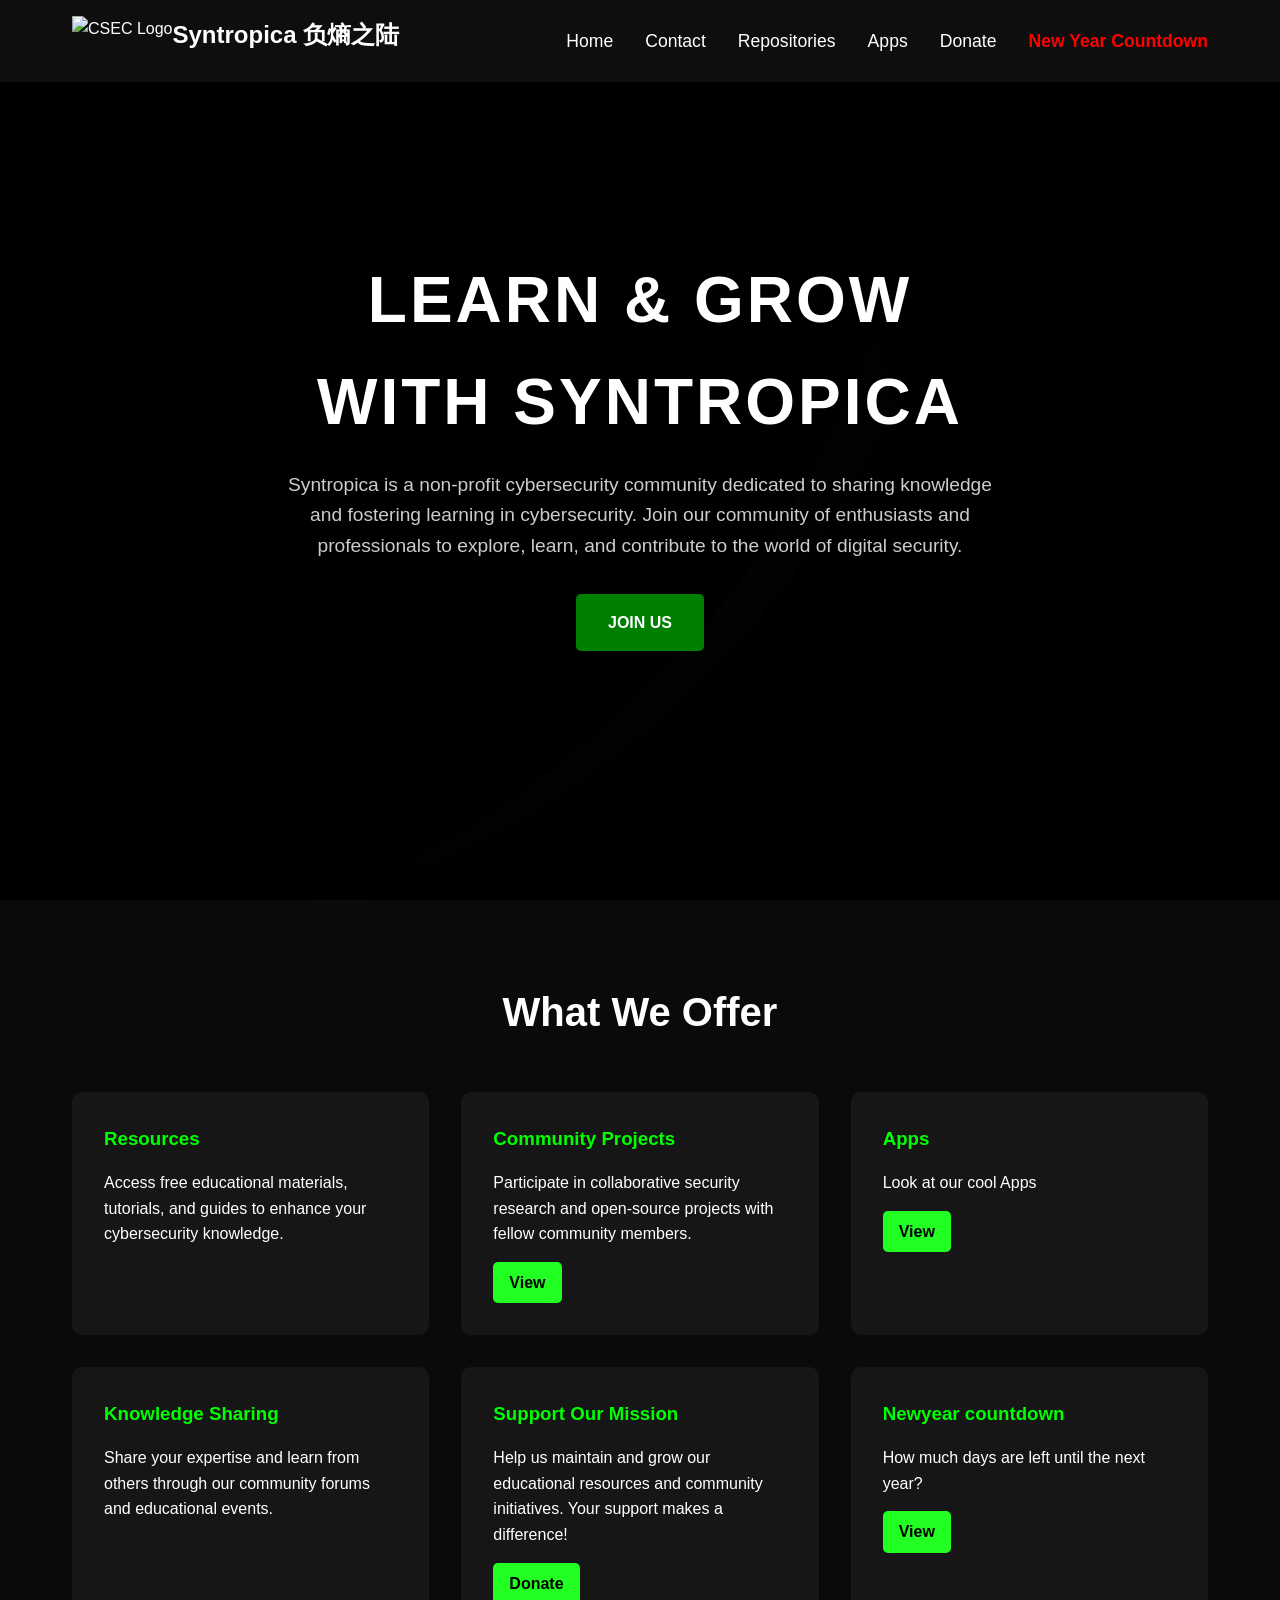
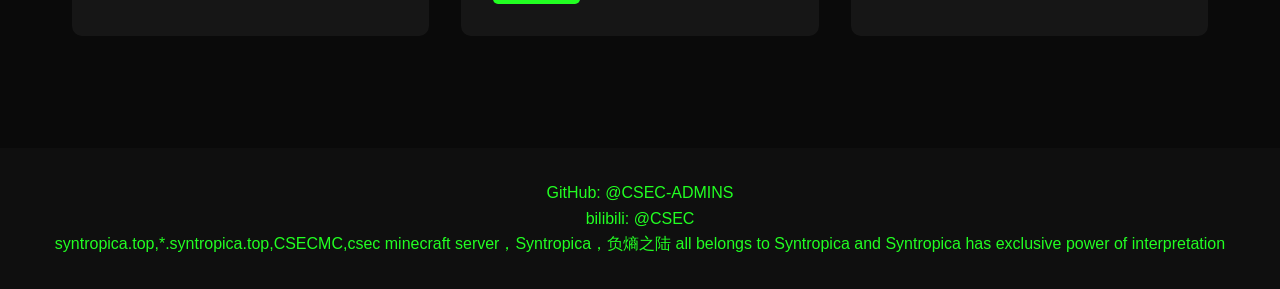
==== index.html @ 06814656 "Update index.html" ====
<!DOCTYPE html>
<html lang="en">
<head>
    <meta charset="UTF-8">
    <meta name="viewport" content="width=device-width, initial-scale=1.0">
    <meta name="google-adsense-account" content="ca-pub-3741730147797737">
    <title>Syntropica - Cybersecurity Excellence</title>
    <link rel="icon" href="https://assets.r2.syntropica.top/logo/white.blank.svg" type="image/png">
    <style>
        * {
            margin: 0;
            padding: 0;
            box-sizing: border-box;
            font-family: 'Arial', sans-serif;
        }

        body {
            background-color: #0a0a0a;
            color: #ffffff;
            line-height: 1.6;
        }

        .navbar {
            position: fixed;
            top: 0;
            width: 100%;
            background-color: rgba(15, 15, 15, 0.95);
            padding: 1rem 0;
            z-index: 1000;
            backdrop-filter: blur(10px);
        }

        .nav-content {
            max-width: 1200px;
            margin: 0 auto;
            display: flex;
            justify-content: space-between;
            align-items: center;
            padding: 0 2rem;
        }

        .logo {
            height: 50px;
            width: auto;
        }

        .nav-links {
            display: flex;
            gap: 2rem;

        }

        .nav-links a {
            color: #ffffff;
            text-decoration: none;
            font-size: 1.1rem;
            transition: color 0.3s ease;
        }

        .nav-links a:hover {
            color: #00ff00;
        }

        .donate-button {
            background: #2F2;
            color: #000;
            padding: 8px 16px;
            border-radius: 5px;
            text-decoration: none;
            font-weight: bold;
            transition: all 0.3s ease;
        }

        .donate-button:hover {
            background: #1D1;
            transform: translateY(-2px);
        }

        .hero {
            height: 100vh;
            display: flex;
            align-items: center;
            justify-content: center;
            background: linear-gradient(rgba(0,0,0,0.7), rgba(0,0,0,0.7)),
                        url('data:image/svg+xml,<svg xmlns="http://www.w3.org/2000/svg" viewBox="0 0 2000 1500"><rect fill="%23000" width="2000" height="1500"/><defs><radialGradient id="a" gradientUnits="objectBoundingBox"><stop offset="0" stop-color="%23101010"/><stop offset="1" stop-color="%23000"/></radialGradient><linearGradient id="b" gradientUnits="userSpaceOnUse" x1="0" y1="750" x2="1550" y2="750"><stop offset="0" stop-color="%23080808"/><stop offset="1" stop-color="%23000"/></linearGradient></defs><path fill="url(%23a)" d="M1549.2 51.6c-5.4 99.1-20.2 197.6-44.2 293.6c-24.1 96-57.4 189.4-99.3 278.6c-41.9 89.2-92.4 174.1-150.3 253.3c-58 79.2-123.4 152.6-195.1 219c-71.7 66.4-149.6 125.8-232.2 177.2c-82.7 51.4-170.1 94.7-260.7 129.1c-90.6 34.4-184.4 60-279.5 76.3C192.6 1495 96.1 1502 0 1500c96.1-2.1 191.8-13.3 285.4-33.6c93.6-20.2 185-49.5 272.5-87.2c87.6-37.7 171.3-83.8 249.6-137.3c78.4-53.5 151.5-114.5 217.9-181.7c66.5-67.2 126.4-140.7 178.6-218.9c52.3-78.3 96.9-161.4 133-247.9c36.1-86.5 63.8-176.2 82.6-267.6c18.8-91.4 28.6-184.4 29.6-277.4c0.3-27.6 23.2-48.7 50.8-48.4s49.5 21.8 49.2 49.5c0 0.7 0 1.3-0.1 2L1549.2 51.6z"/><g id="g"><use href="%23s" transform="scale(0.12) rotate(60)"/><use href="%23s" transform="scale(0.2) rotate(10)"/><use href="%23s" transform="scale(0.25) rotate(40)"/><use href="%23s" transform="scale(0.3) rotate(-20)"/><use href="%23s" transform="scale(0.4) rotate(-30)"/><use href="%23s" transform="scale(0.5) rotate(20)"/><use href="%23s" transform="scale(0.6) rotate(60)"/><use href="%23s" transform="scale(0.7) rotate(10)"/><use href="%23s" transform="scale(0.835) rotate(-40)"/><use href="%23s" transform="scale(0.9) rotate(40)"/><use href="%23s" transform="scale(1.05) rotate(25)"/><use href="%23s" transform="scale(1.2) rotate(8)"/><use href="%23s" transform="scale(1.333) rotate(-60)"/><use href="%23s" transform="scale(1.45) rotate(-30)"/><use href="%23s" transform="scale(1.6) rotate(10)"/></g></svg>');
            background-size: cover;
            position: relative;
            overflow: hidden;
        }

        .hero-content {
            text-align: center;
            max-width: 800px;
            padding: 0 2rem;
            z-index: 1;
        }

        .hero h1 {
            font-size: 4rem;
            margin-bottom: 1rem;
            text-transform: uppercase;
            letter-spacing: 3px;
        }

        .hero p {
            font-size: 1.2rem;
            margin-bottom: 2rem;
            color: #cccccc;
        }

        .cta-button {
            display: inline-block;
            padding: 1rem 2rem;
            background: #008000;
            color: #ffffff;
            text-decoration: none;
            border-radius: 5px;
            font-weight: bold;
            text-transform: uppercase;
            transition: transform 0.3s ease;
        }

        .cta-button:hover {
            transform: translateY(-3px);
        }

        .services {
            padding: 5rem 2rem;
            max-width: 1200px;
            margin: 0 auto;
        }

        .services h2 {
            text-align: center;
            font-size: 2.5rem;
            margin-bottom: 3rem;
        }

        .services-grid {
            display: grid;
            grid-template-columns: repeat(auto-fit, minmax(300px, 1fr));
            gap: 2rem;
        }

        .service-card {
            background: rgba(255, 255, 255, 0.05);
            padding: 2rem;
            border-radius: 10px;
            transition: transform 0.3s ease;
        }

        .service-card:hover {
            transform: translateY(-10px);
        }

        .service-card h3 {
            color: #00ff00;
            margin-bottom: 1rem;
        }

        @media (max-width: 768px) {
            .nav-links {
                display: none;
            }

            .hero h1 {
                font-size: 2.5rem;
            }
        }

        .matrix-bg {
            z-index: 0;
            position: absolute;
            top: 0;
            left: 0;
            width: 100%;
            height: 100%;
            opacity: 0.1;
        }
        #logocont {
            display: flex;
        }

        .footer {
            background-color: rgba(15, 15, 15, 0.95);
            padding: 2rem 0;
            text-align: center;
            margin-top: 2rem;
        }

        .footer a {
            color: #2F2;
            text-decoration: none;
            transition: color 0.3s ease;
        }

        .footer a:hover {
            color: #1D1;
        }

        .social-links {
            display: block;
            justify-content: center;
            align-items: center;
            gap: 1rem;
        }
    </style>
</head>
<body>
    <nav class="navbar">
        <div class="nav-content">
            <div id="logocont">
            <img href="https://syntropica.top/" src="https://assets.r2.syntropica.top/logo/white.blank.svg" alt="CSEC Logo" class="logo">
            <h1>Syntropica 负熵之陆</h1>
            </div>
            <div class="nav-links">
                <a href="https://syntropica.top/">Home</a>
                <a href="mailto:admin@syntropica.top">Contact</a>
                <!-- <a href="status">Status</a> -->
                <a href="https://github.com/orgs/C-S-E-C/repositories">Repositories</a>
                <a href="https://syntropica.top/apps.html">Apps</a>
                <a href="https://ifdian.net/a/__CSEC__">Donate</a>
                <a STYLE="color: #f00;font-weight:900;" href="newyearcountdown">New Year Countdown</a>
            </div>
        </div>
    </nav>

    <section class="hero" id="home">
        <canvas class="matrix-bg" id="matrix"></canvas>
        <div class="hero-content">
            <h1>Learn & Grow with Syntropica</h1>
            <p>Syntropica is a non-profit cybersecurity community dedicated to sharing knowledge and fostering learning in cybersecurity. Join our community of enthusiasts and professionals to explore, learn, and contribute to the world of digital security.</p>
            <a class="cta-button" onclick="open('joinus')">Join Us</a>
        </div>
    </section>

    <section class="services" id="services">
        <h2>What We Offer</h2>
        <div class="services-grid">
            <div class="service-card">
                <h3>Resources</h3>
                <p>Access free educational materials, tutorials, and guides to enhance your cybersecurity knowledge.</p>
            </div>
            <div class="service-card">
                <h3>Community Projects</h3>
                <p>Participate in collaborative security research and open-source projects with fellow community members.</p>
                <a href="https://github.com/orgs/C-S-E-C/repositories" class="donate-button" style="display: inline-block; margin-top: 15px;">View</a>
            </div>
            <div class="service-card">
                <h3>Apps</h3>
                <p>Look at our cool Apps</p>
                <a href="apps.html" class="donate-button" style="display: inline-block; margin-top: 15px;">View</a>
            </div>
            <div class="service-card">
                <h3>Knowledge Sharing</h3>
                <p>Share your expertise and learn from others through our community forums and educational events.</p>
            </div>
            <div class="service-card" style="display: none;">
                <h3>Upload Files To our server</h3>
                <p>Help us to code or give Ideas to us!</p>
                <a href="upload" class="donate-button" style="display: inline-block; margin-top: 15px;">Upload!</a>
            </div>
            <div class="service-card">
                <h3>Support Our Mission</h3>
                <p>Help us maintain and grow our educational resources and community initiatives. Your support makes a difference!</p>
                <a href="https://ifdian.net/a/__CSEC__" class="donate-button" style="display: inline-block; margin-top: 15px;">Donate</a>
            </div>
            <!-- <div class="service-card">
                <h3>Services status</h3>
                <p>Error while using our products?Dont panic!Mabe its our problem!</p>
                <a href="status" class="donate-button" style="display: inline-block; margin-top: 15px;">Status</a>
            </div> -->
            <div class="service-card">
                <h3>Newyear countdown</h3>
                <p>How much days are left until the next year?</p>
                <a href="newyearcountdown" class="donate-button" style="display: inline-block; margin-top: 15px;">View</a>
            </div>
        </div>
        <div id="matrix"></div>
    </section>

    <footer class="footer">
        <div class="social-links">
            <a href="https://github.com/CSEC-ADMINS" target="_blank">GitHub: @CSEC-ADMINS</a>
            <br  />
            <a href="https://space.bilibili.com/3632314816924009" target="_blank">bilibili: @CSEC</a>
            <br  />
            <a>syntropica.top,*.syntropica.top,CSECMC,csec minecraft server，Syntropica，负熵之陆 all belongs to Syntropica and Syntropica has exclusive power of interpretation</a>
        </div>
    </footer>

    <script>
        // Matrix rain effect
        const canvas = document.getElementById('matrix');
        const ctx = canvas.getContext('2d');

        canvas.width = window.innerWidth;
        canvas.height = window.innerHeight;

        const letters = 'ABCDEFGHIJKLMNOPQRSTUVWXYZ123456789@#$%^&*()*&^%';
        const fontSize = 25;
        const columns = canvas.width / fontSize;
        const drops = [];

        for (let i = 0; i < columns; i++) {
            drops[i] = 1;
        }

        function draw() {
            ctx.fillStyle = 'rgba(0,0,0,0.05)';  // Reduced opacity for longer trails
            ctx.fillRect(0, 0, canvas.width, canvas.height);

            ctx.fillStyle = '#2F2'; // Brighter cyan-green color
            ctx.font = fontSize + 'px monospace';

            for (let i = 0; i < drops.length; i++) {
                const text = letters[Math.floor(Math.random() * letters.length)];
                ctx.fillText(text, i * fontSize, drops[i] * fontSize);

                if (drops[i] * fontSize > canvas.height && Math.random() > 0.975) {
                    drops[i] = 0;
                }
                drops[i]++;
            }
        }

        setInterval(draw, 33);

        // Resize handler
        window.addEventListener('resize', () => {
            canvas.width = window.innerWidth;
            canvas.height = window.innerHeight;
        });
    </script>
</body>
</html>
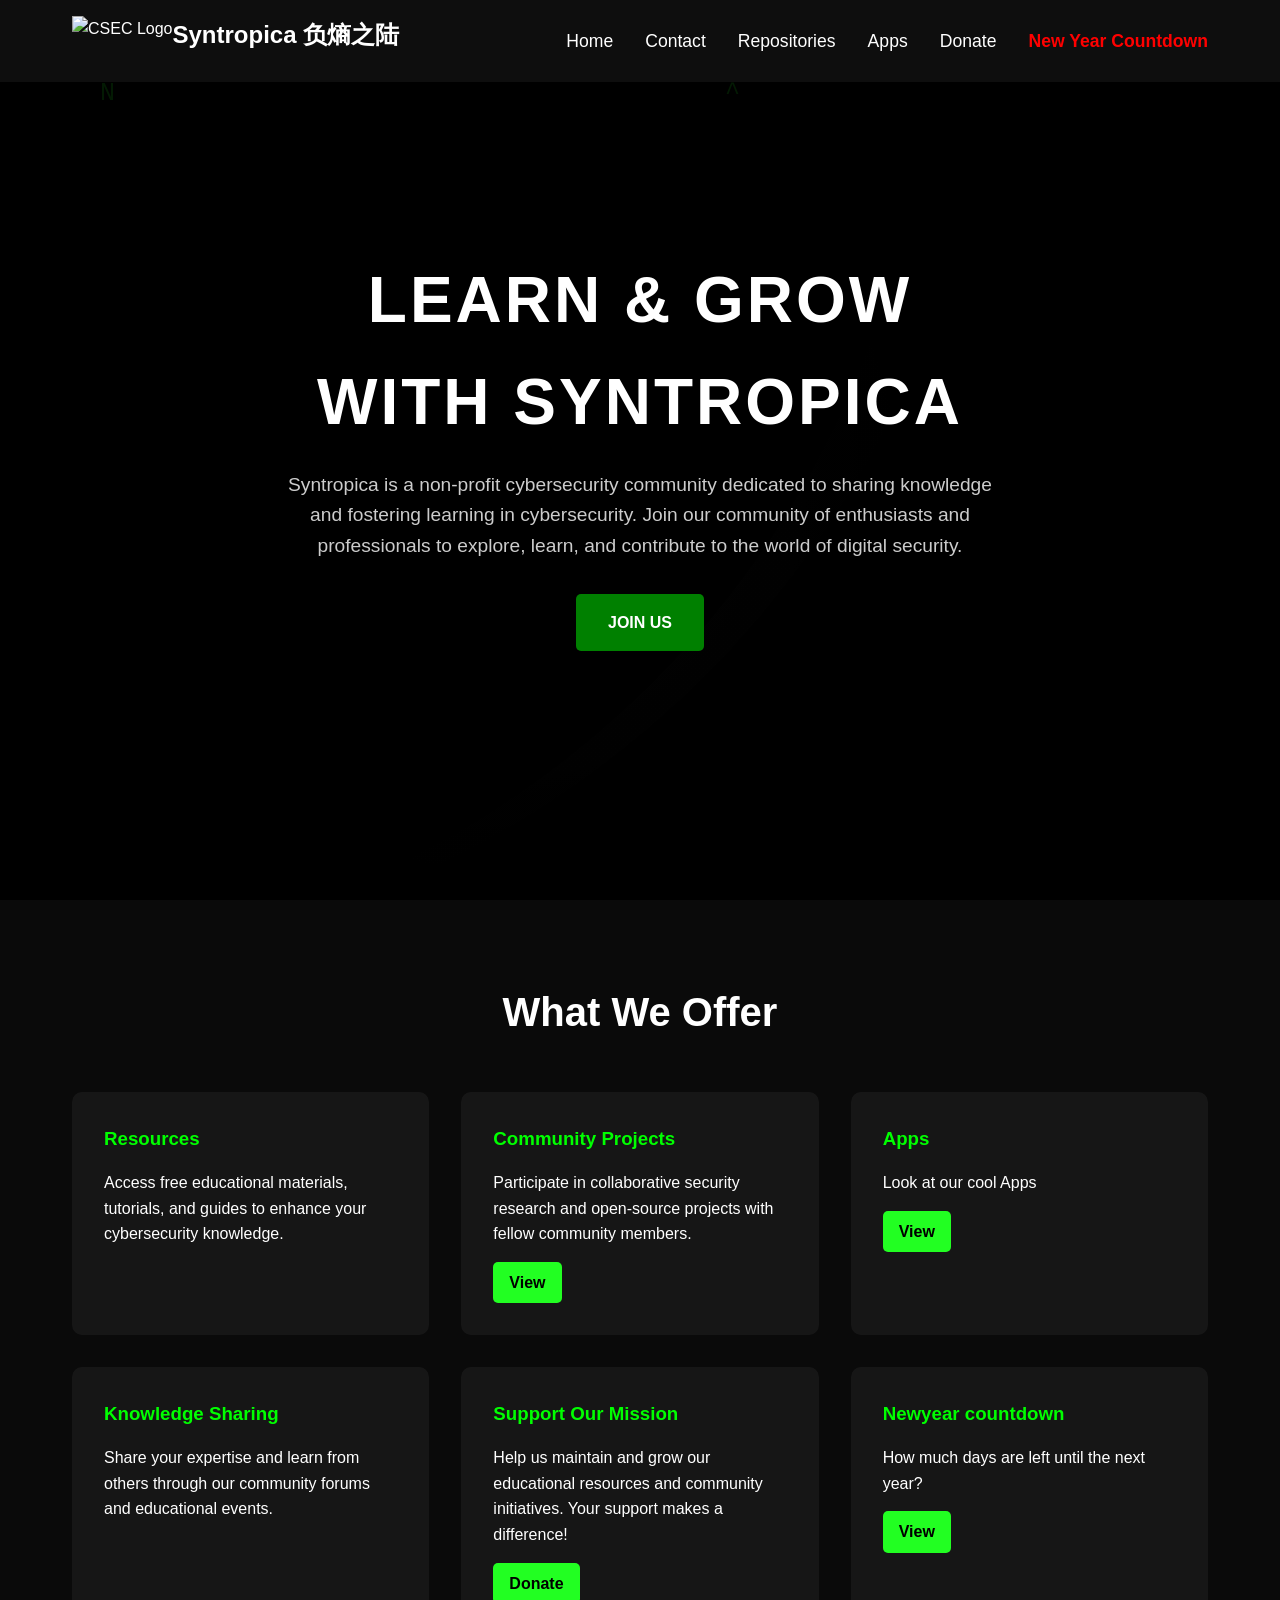
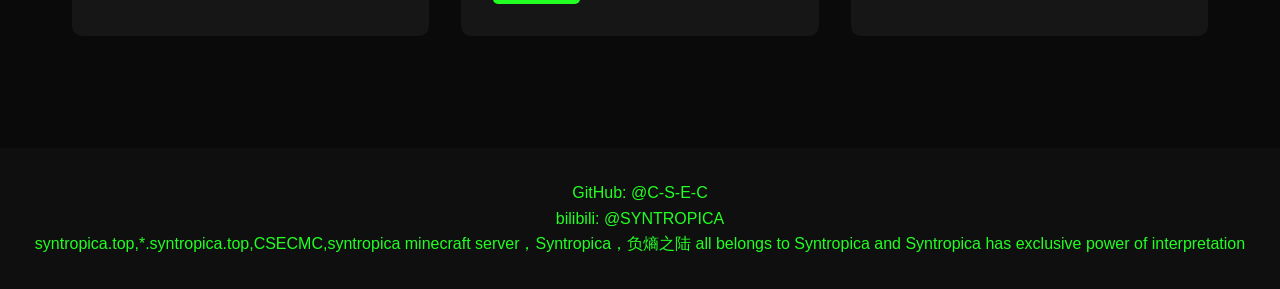
==== commit e0346118: "Update index.html" ====
--- a/index.html
+++ b/index.html
@@ -281,11 +281,11 @@
 
     <footer class="footer">
         <div class="social-links">
-            <a href="https://github.com/CSEC-ADMINS" target="_blank">GitHub: @CSEC-ADMINS</a>
+            <a href="https://github.com/C-S-E-C" target="_blank">GitHub: @C-S-E-C</a>
             <br  />
-            <a href="https://space.bilibili.com/3632314816924009" target="_blank">bilibili: @CSEC</a>
+            <a href="https://space.bilibili.com/3632314816924009" target="_blank">bilibili: @SYNTROPICA</a>
             <br  />
-            <a>syntropica.top,*.syntropica.top,CSECMC,csec minecraft server，Syntropica，负熵之陆 all belongs to Syntropica and Syntropica has exclusive power of interpretation</a>
+            <a>syntropica.top,*.syntropica.top,CSECMC,syntropica minecraft server，Syntropica，负熵之陆 all belongs to Syntropica and Syntropica has exclusive power of interpretation</a>
         </div>
     </footer>
 
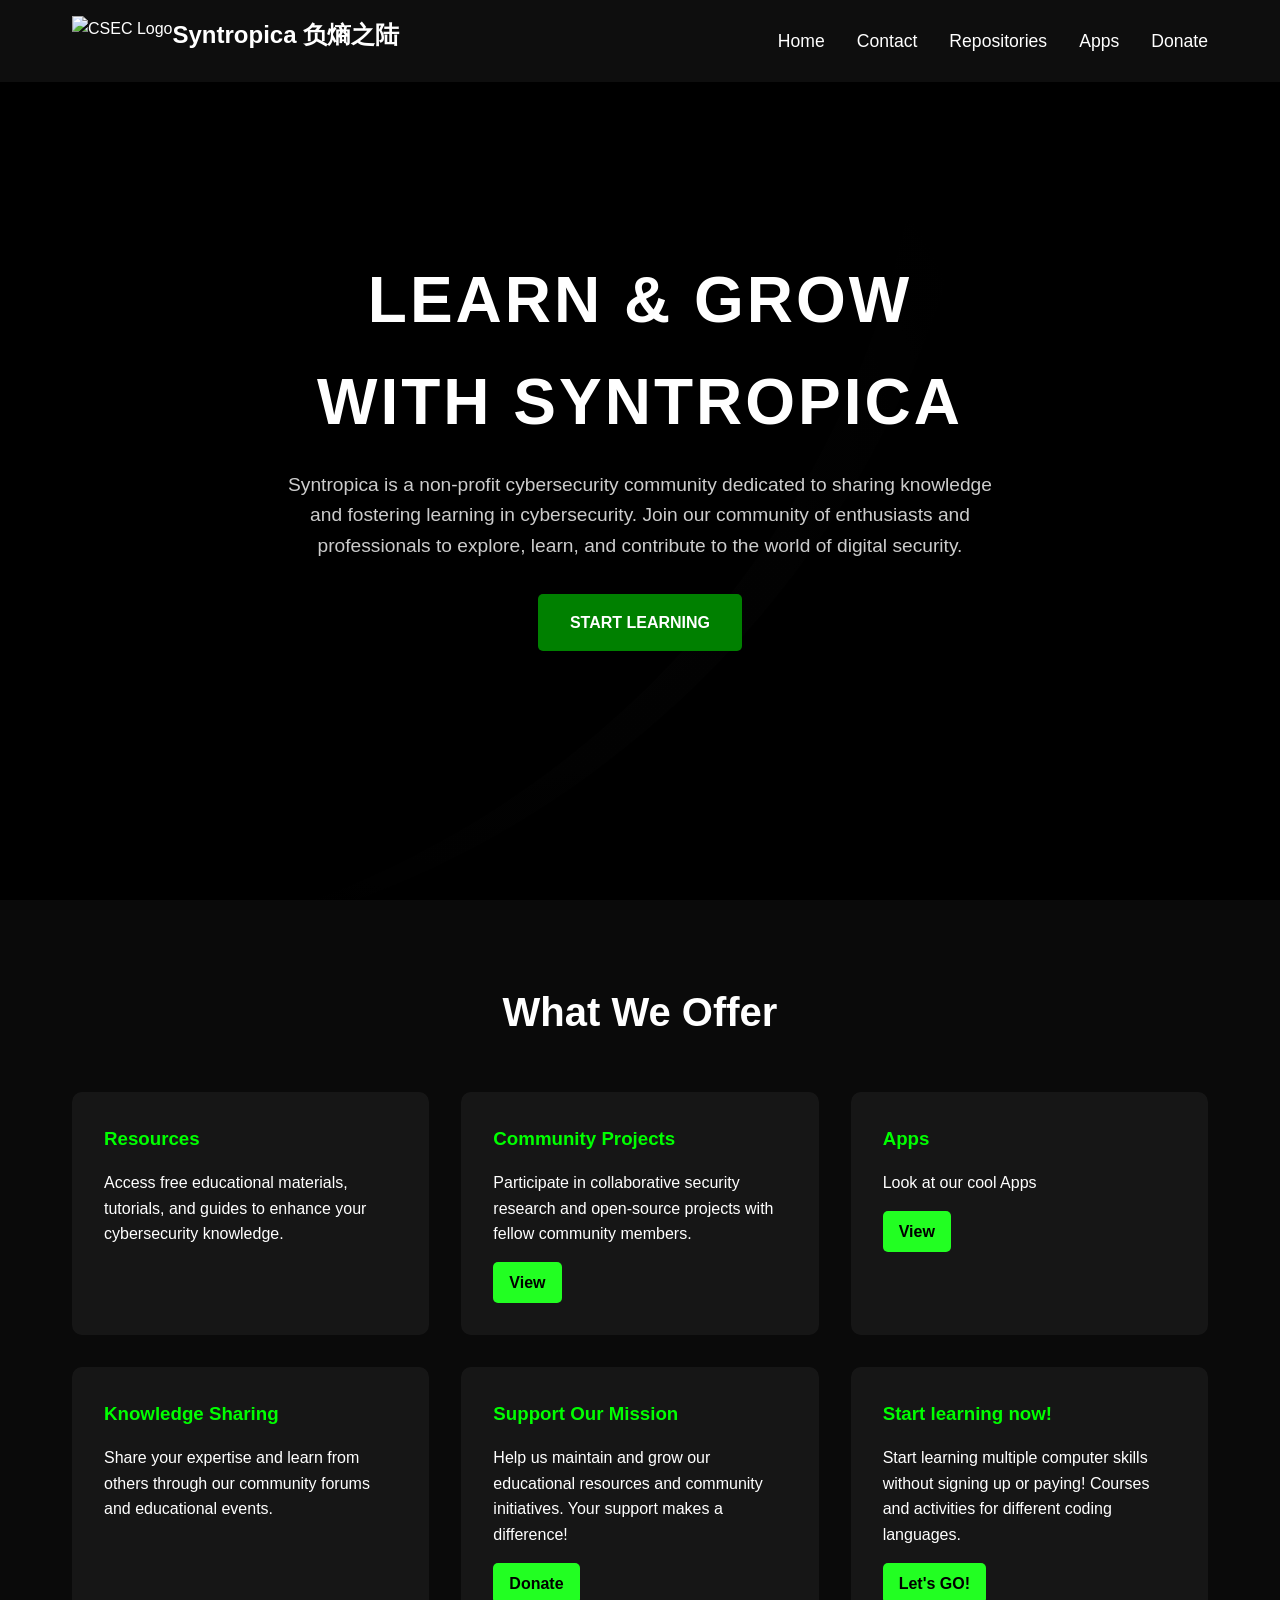
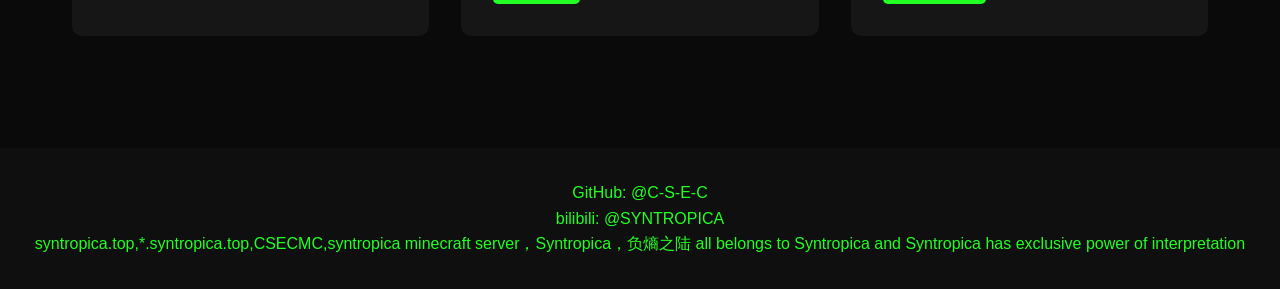
==== commit a2df84db: "Update index.html" ====
--- a/index.html
+++ b/index.html
@@ -204,6 +204,11 @@
             align-items: center;
             gap: 1rem;
         }
+
+        .service-card a {
+            display: inline-block;
+            margin-top: 15px;
+        }
     </style>
 </head>
 <body>
@@ -220,7 +225,6 @@
                 <a href="https://github.com/orgs/C-S-E-C/repositories">Repositories</a>
                 <a href="https://syntropica.top/apps.html">Apps</a>
                 <a href="https://ifdian.net/a/__CSEC__">Donate</a>
-                <a STYLE="color: #f00;font-weight:900;" href="newyearcountdown">New Year Countdown</a>
             </div>
         </div>
     </nav>
@@ -230,7 +234,7 @@
         <div class="hero-content">
             <h1>Learn & Grow with Syntropica</h1>
             <p>Syntropica is a non-profit cybersecurity community dedicated to sharing knowledge and fostering learning in cybersecurity. Join our community of enthusiasts and professionals to explore, learn, and contribute to the world of digital security.</p>
-            <a class="cta-button" onclick="open('joinus')">Join Us</a>
+            <a class="cta-button" href="https://learn.syntropica.top" target="_blank">Start learning</a>
         </div>
     </section>
 
@@ -244,12 +248,12 @@
             <div class="service-card">
                 <h3>Community Projects</h3>
                 <p>Participate in collaborative security research and open-source projects with fellow community members.</p>
-                <a href="https://github.com/orgs/C-S-E-C/repositories" class="donate-button" style="display: inline-block; margin-top: 15px;">View</a>
+                <a href="https://github.com/orgs/C-S-E-C/repositories" class="donate-button">View</a>
             </div>
             <div class="service-card">
                 <h3>Apps</h3>
                 <p>Look at our cool Apps</p>
-                <a href="apps.html" class="donate-button" style="display: inline-block; margin-top: 15px;">View</a>
+                <a href="apps.html" class="donate-button">View</a>
             </div>
             <div class="service-card">
                 <h3>Knowledge Sharing</h3>
@@ -258,23 +262,23 @@
             <div class="service-card" style="display: none;">
                 <h3>Upload Files To our server</h3>
                 <p>Help us to code or give Ideas to us!</p>
-                <a href="upload" class="donate-button" style="display: inline-block; margin-top: 15px;">Upload!</a>
+                <a href="upload" class="donate-button">Upload!</a>
             </div>
             <div class="service-card">
                 <h3>Support Our Mission</h3>
                 <p>Help us maintain and grow our educational resources and community initiatives. Your support makes a difference!</p>
-                <a href="https://ifdian.net/a/__CSEC__" class="donate-button" style="display: inline-block; margin-top: 15px;">Donate</a>
+                <a href="https://ifdian.net/a/__CSEC__" class="donate-button">Donate</a>
+            </div>
+            <div class="service-card">
+                <h3>Start learning now!</h3>
+                <p>Start learning multiple computer skills without signing up or paying! Courses and activities for different coding languages.</p>
+                <a href="https://learn.syntropica.top" class="donate-button">Let's GO!</a>
             </div>
             <!-- <div class="service-card">
                 <h3>Services status</h3>
                 <p>Error while using our products?Dont panic!Mabe its our problem!</p>
-                <a href="status" class="donate-button" style="display: inline-block; margin-top: 15px;">Status</a>
+                <a href="status" class="donate-button">Status</a>
             </div> -->
-            <div class="service-card">
-                <h3>Newyear countdown</h3>
-                <p>How much days are left until the next year?</p>
-                <a href="newyearcountdown" class="donate-button" style="display: inline-block; margin-top: 15px;">View</a>
-            </div>
         </div>
         <div id="matrix"></div>
     </section>
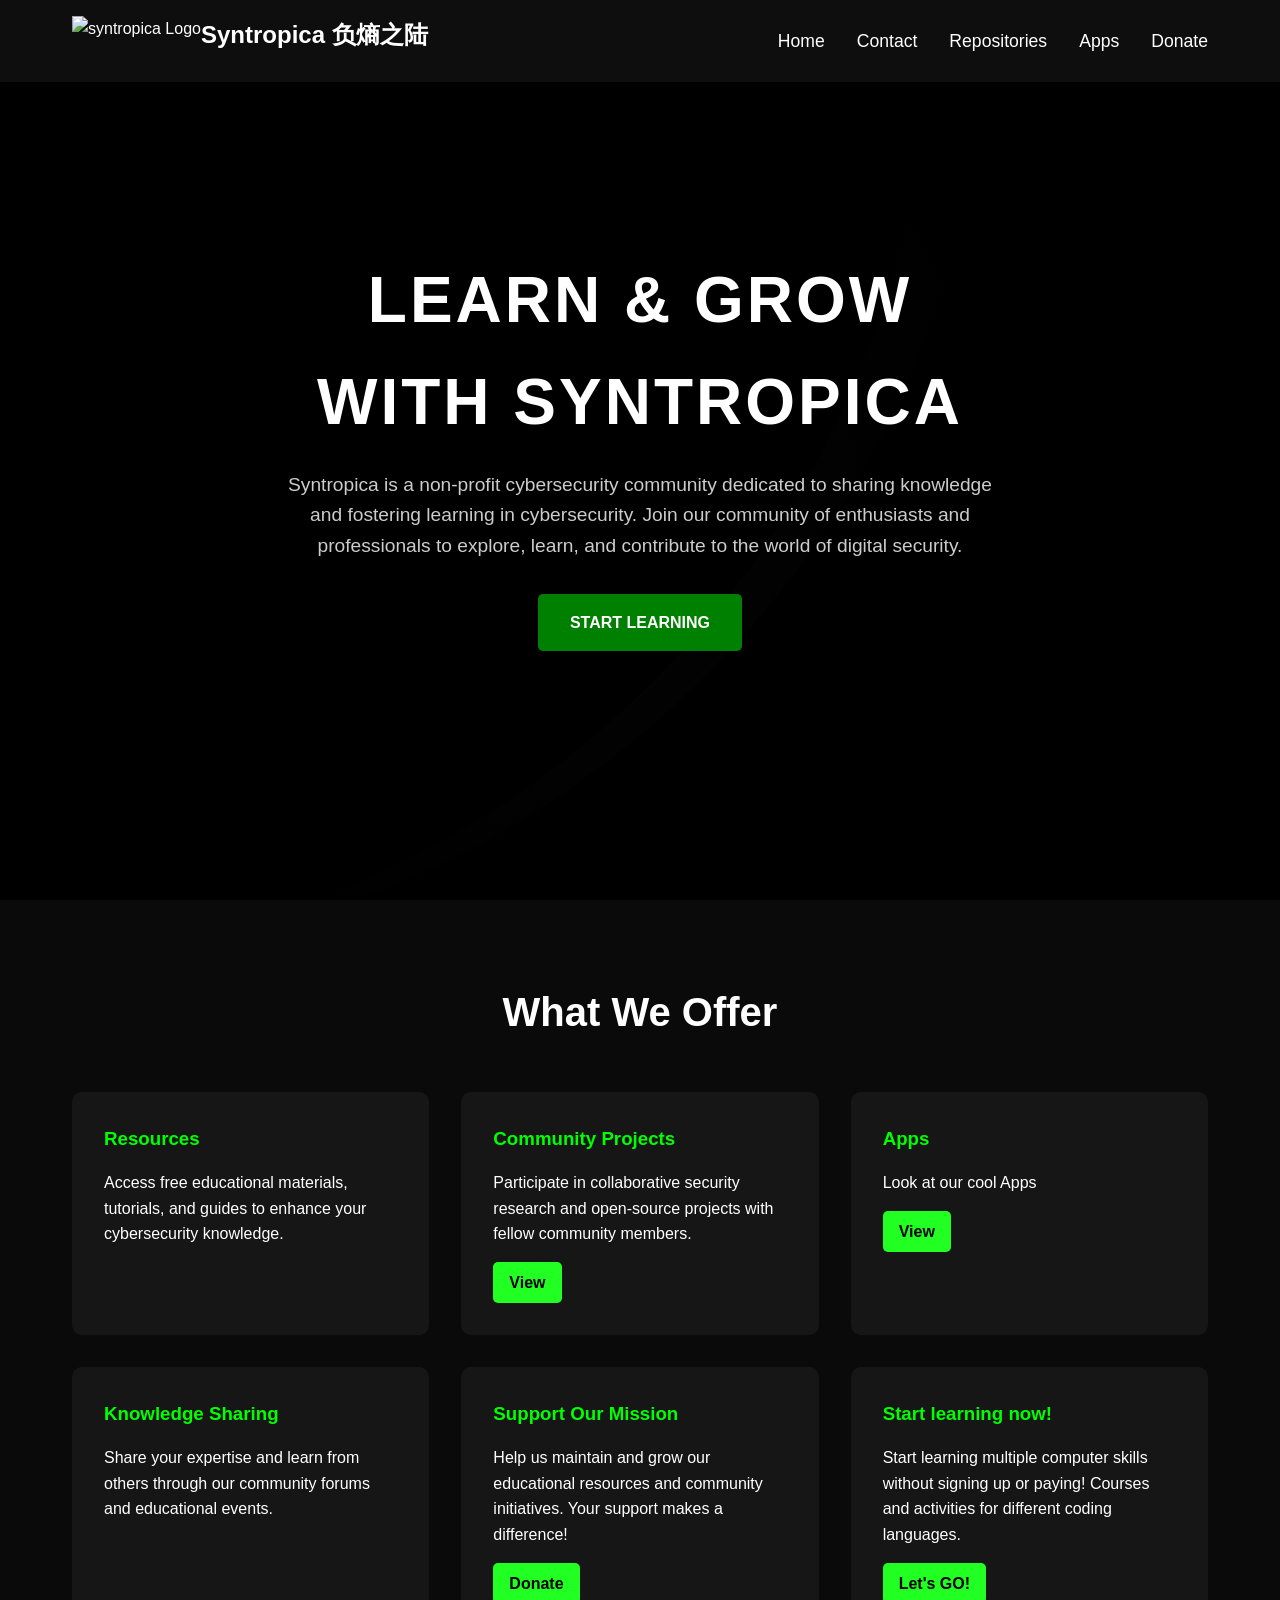
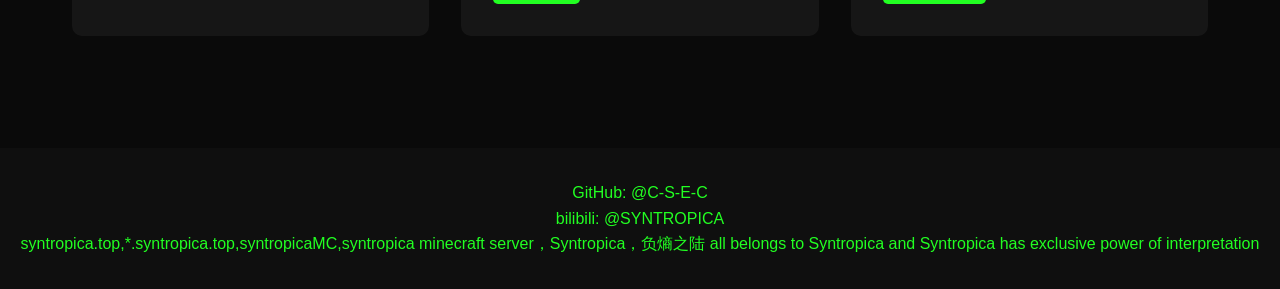
==== commit 51205870: "Update index.html" ====
--- a/index.html
+++ b/index.html
@@ -215,7 +215,7 @@
     <nav class="navbar">
         <div class="nav-content">
             <div id="logocont">
-            <img href="https://syntropica.top/" src="https://assets.r2.syntropica.top/logo/white.blank.svg" alt="CSEC Logo" class="logo">
+            <img href="https://syntropica.top/" src="https://assets.r2.syntropica.top/logo/white.blank.svg" alt="syntropica Logo" class="logo">
             <h1>Syntropica 负熵之陆</h1>
             </div>
             <div class="nav-links">
@@ -224,7 +224,7 @@
                 <!-- <a href="status">Status</a> -->
                 <a href="https://github.com/orgs/C-S-E-C/repositories">Repositories</a>
                 <a href="https://syntropica.top/apps.html">Apps</a>
-                <a href="https://ifdian.net/a/__CSEC__">Donate</a>
+                <a href="https://ifdian.net/a/__syntropica__">Donate</a>
             </div>
         </div>
     </nav>
@@ -267,7 +267,7 @@
             <div class="service-card">
                 <h3>Support Our Mission</h3>
                 <p>Help us maintain and grow our educational resources and community initiatives. Your support makes a difference!</p>
-                <a href="https://ifdian.net/a/__CSEC__" class="donate-button">Donate</a>
+                <a href="https://ifdian.net/a/__syntropica__" class="donate-button">Donate</a>
             </div>
             <div class="service-card">
                 <h3>Start learning now!</h3>
@@ -289,7 +289,7 @@
             <br  />
             <a href="https://space.bilibili.com/3632314816924009" target="_blank">bilibili: @SYNTROPICA</a>
             <br  />
-            <a>syntropica.top,*.syntropica.top,CSECMC,syntropica minecraft server，Syntropica，负熵之陆 all belongs to Syntropica and Syntropica has exclusive power of interpretation</a>
+            <a>syntropica.top,*.syntropica.top,syntropicaMC,syntropica minecraft server，Syntropica，负熵之陆 all belongs to Syntropica and Syntropica has exclusive power of interpretation</a>
         </div>
     </footer>
 
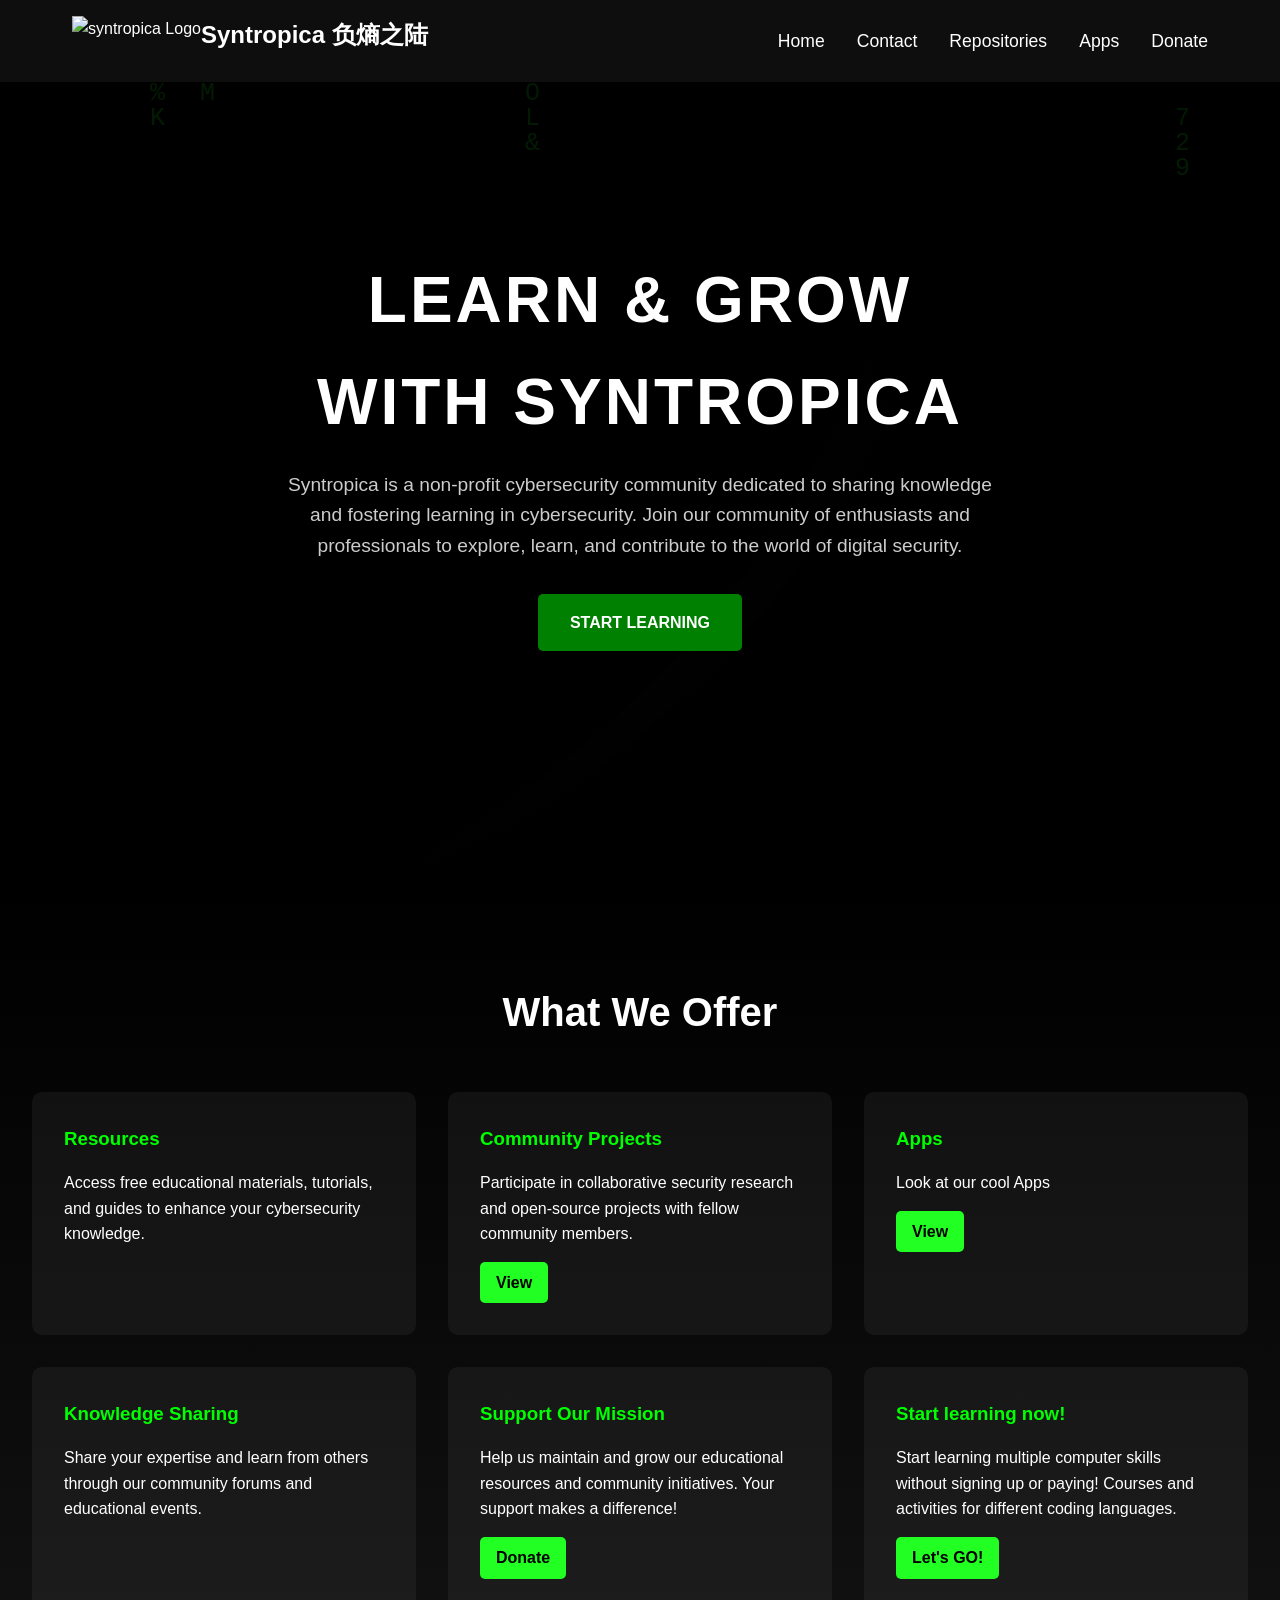
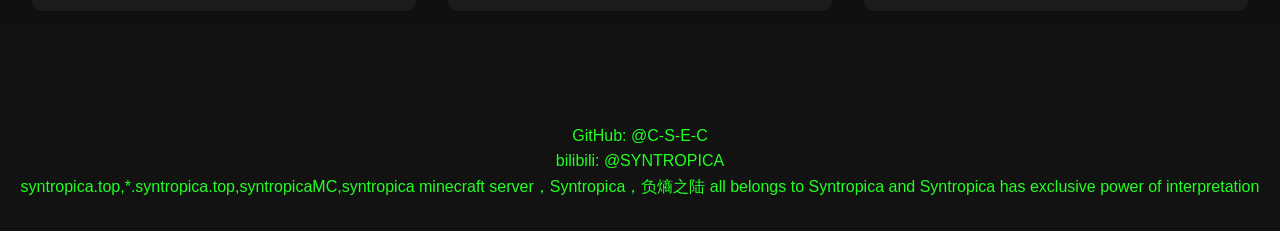
==== commit 3edf605c: "Update index.html" ====
--- a/index.html
+++ b/index.html
@@ -15,7 +15,6 @@
         }
 
         body {
-            background-color: #0a0a0a;
             color: #ffffff;
             line-height: 1.6;
         }
@@ -126,8 +125,8 @@
 
         .services {
             padding: 5rem 2rem;
-            max-width: 1200px;
-            margin: 0 auto;
+            margin: 0;
+            background: linear-gradient(180deg, #000, #121212);
         }
 
         .services h2 {
@@ -182,10 +181,9 @@
         }
 
         .footer {
-            background-color: rgba(15, 15, 15, 0.95);
+            background-color: #121212;
             padding: 2rem 0;
             text-align: center;
-            margin-top: 2rem;
         }
 
         .footer a {
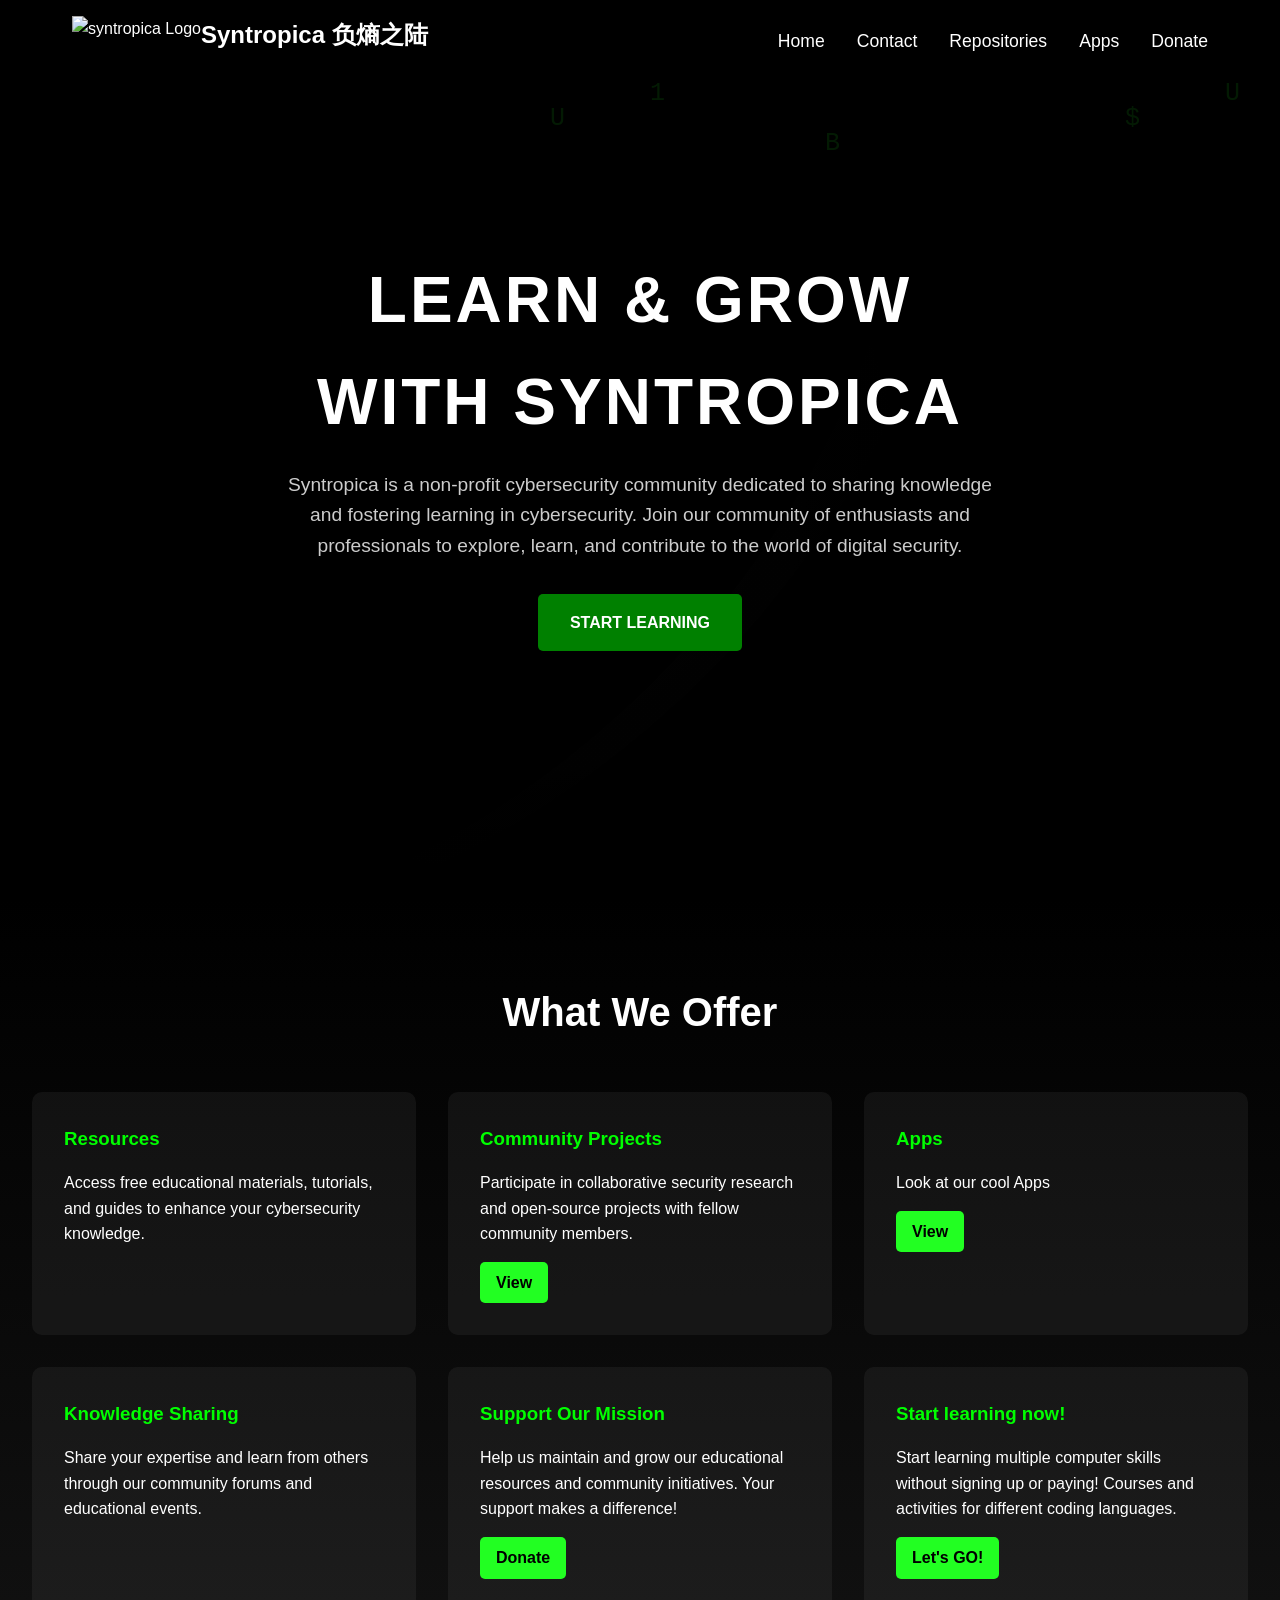
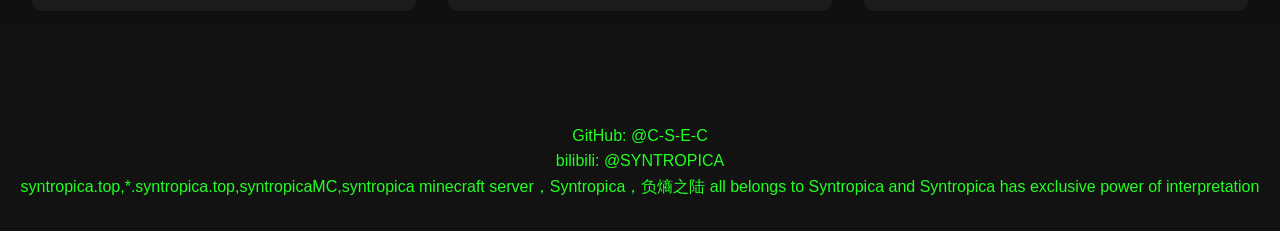
==== commit 9aa0c91d: "Update index.html" ====
--- a/index.html
+++ b/index.html
@@ -23,7 +23,7 @@
             position: fixed;
             top: 0;
             width: 100%;
-            background-color: rgba(15, 15, 15, 0.95);
+            background-color: #000;
             padding: 1rem 0;
             z-index: 1000;
             backdrop-filter: blur(10px);
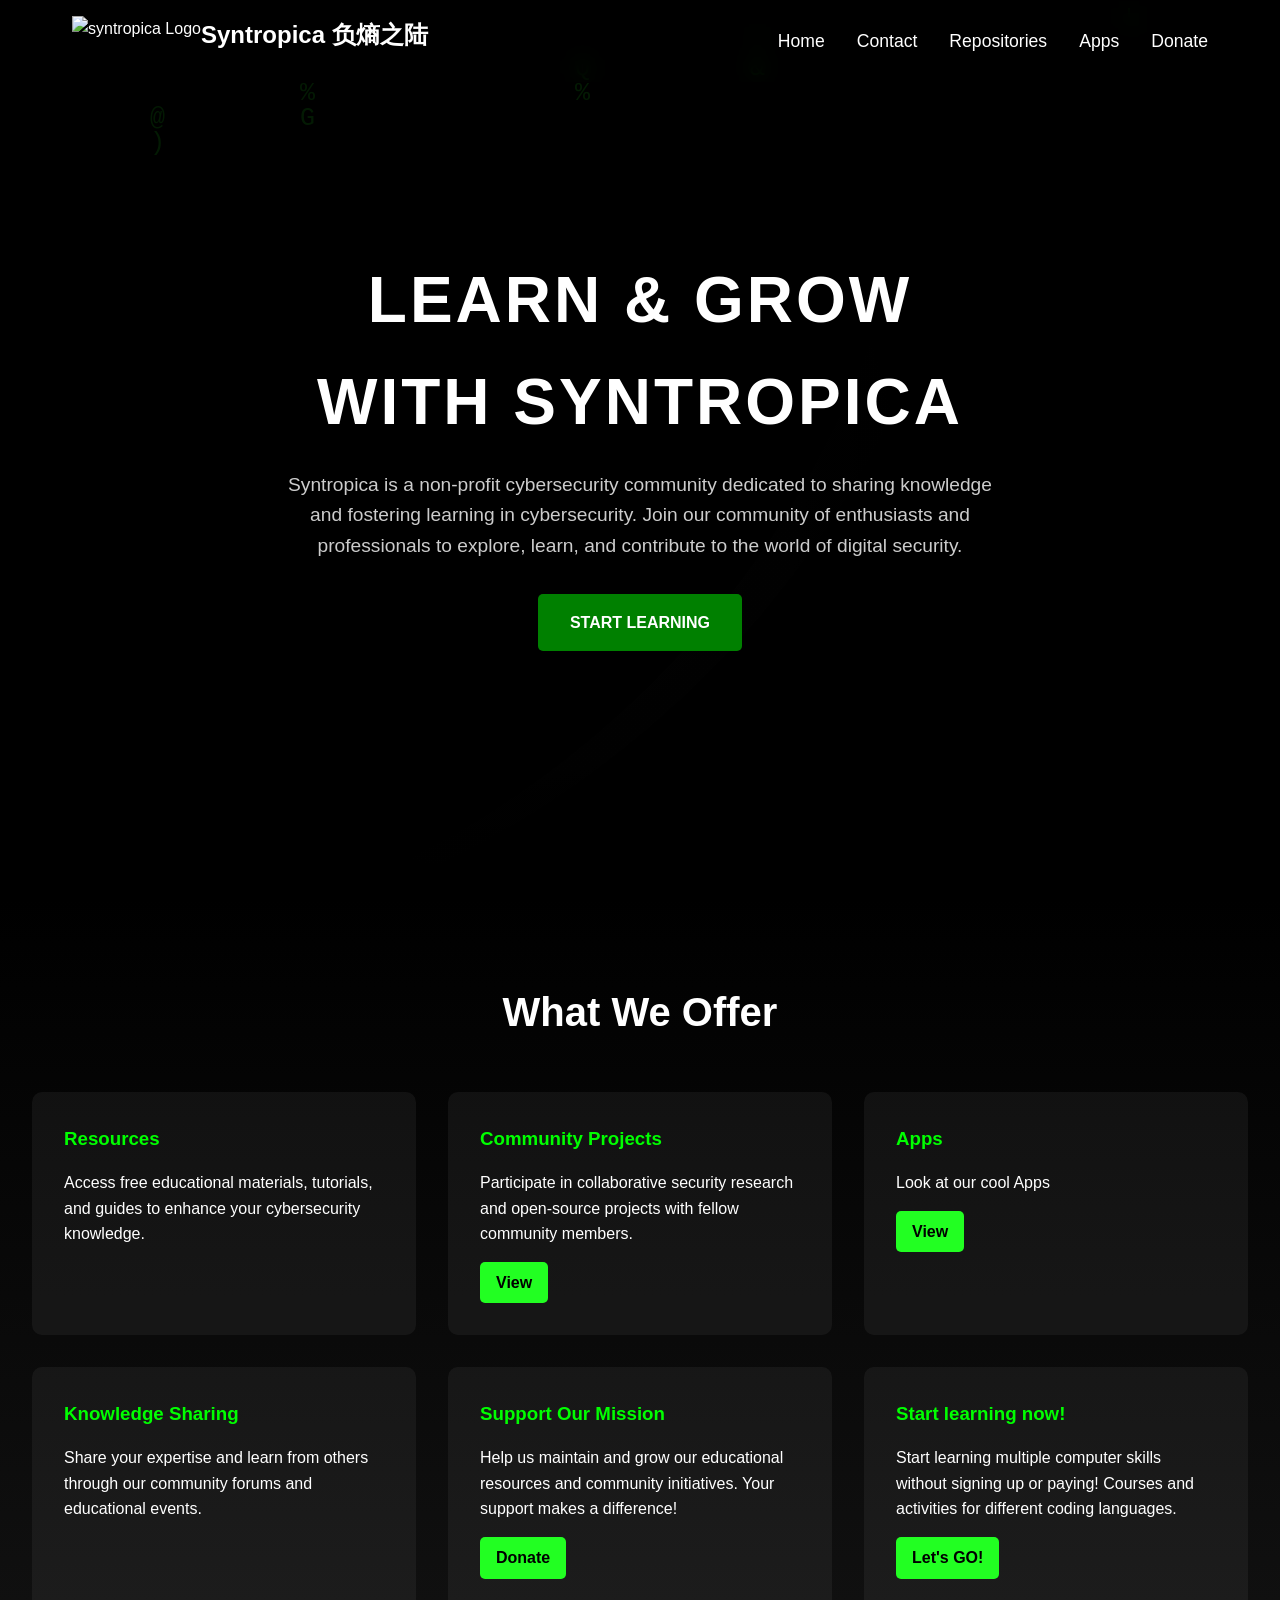
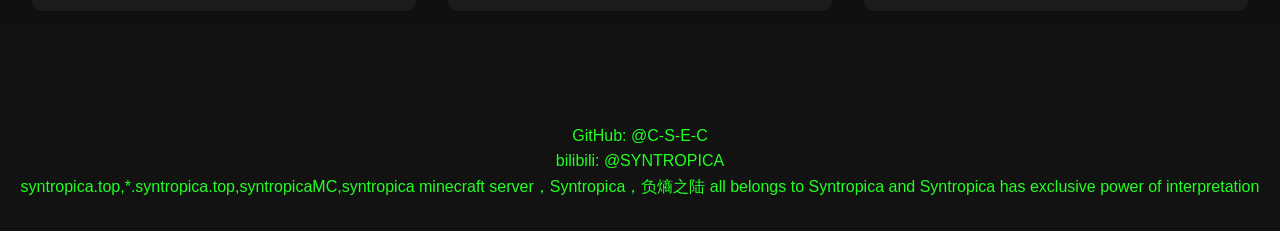
==== commit a898b1d0: "Update index.html" ====
--- a/index.html
+++ b/index.html
@@ -23,7 +23,7 @@
             position: fixed;
             top: 0;
             width: 100%;
-            background-color: #000;
+            background-color: #00;
             padding: 1rem 0;
             z-index: 1000;
             backdrop-filter: blur(10px);
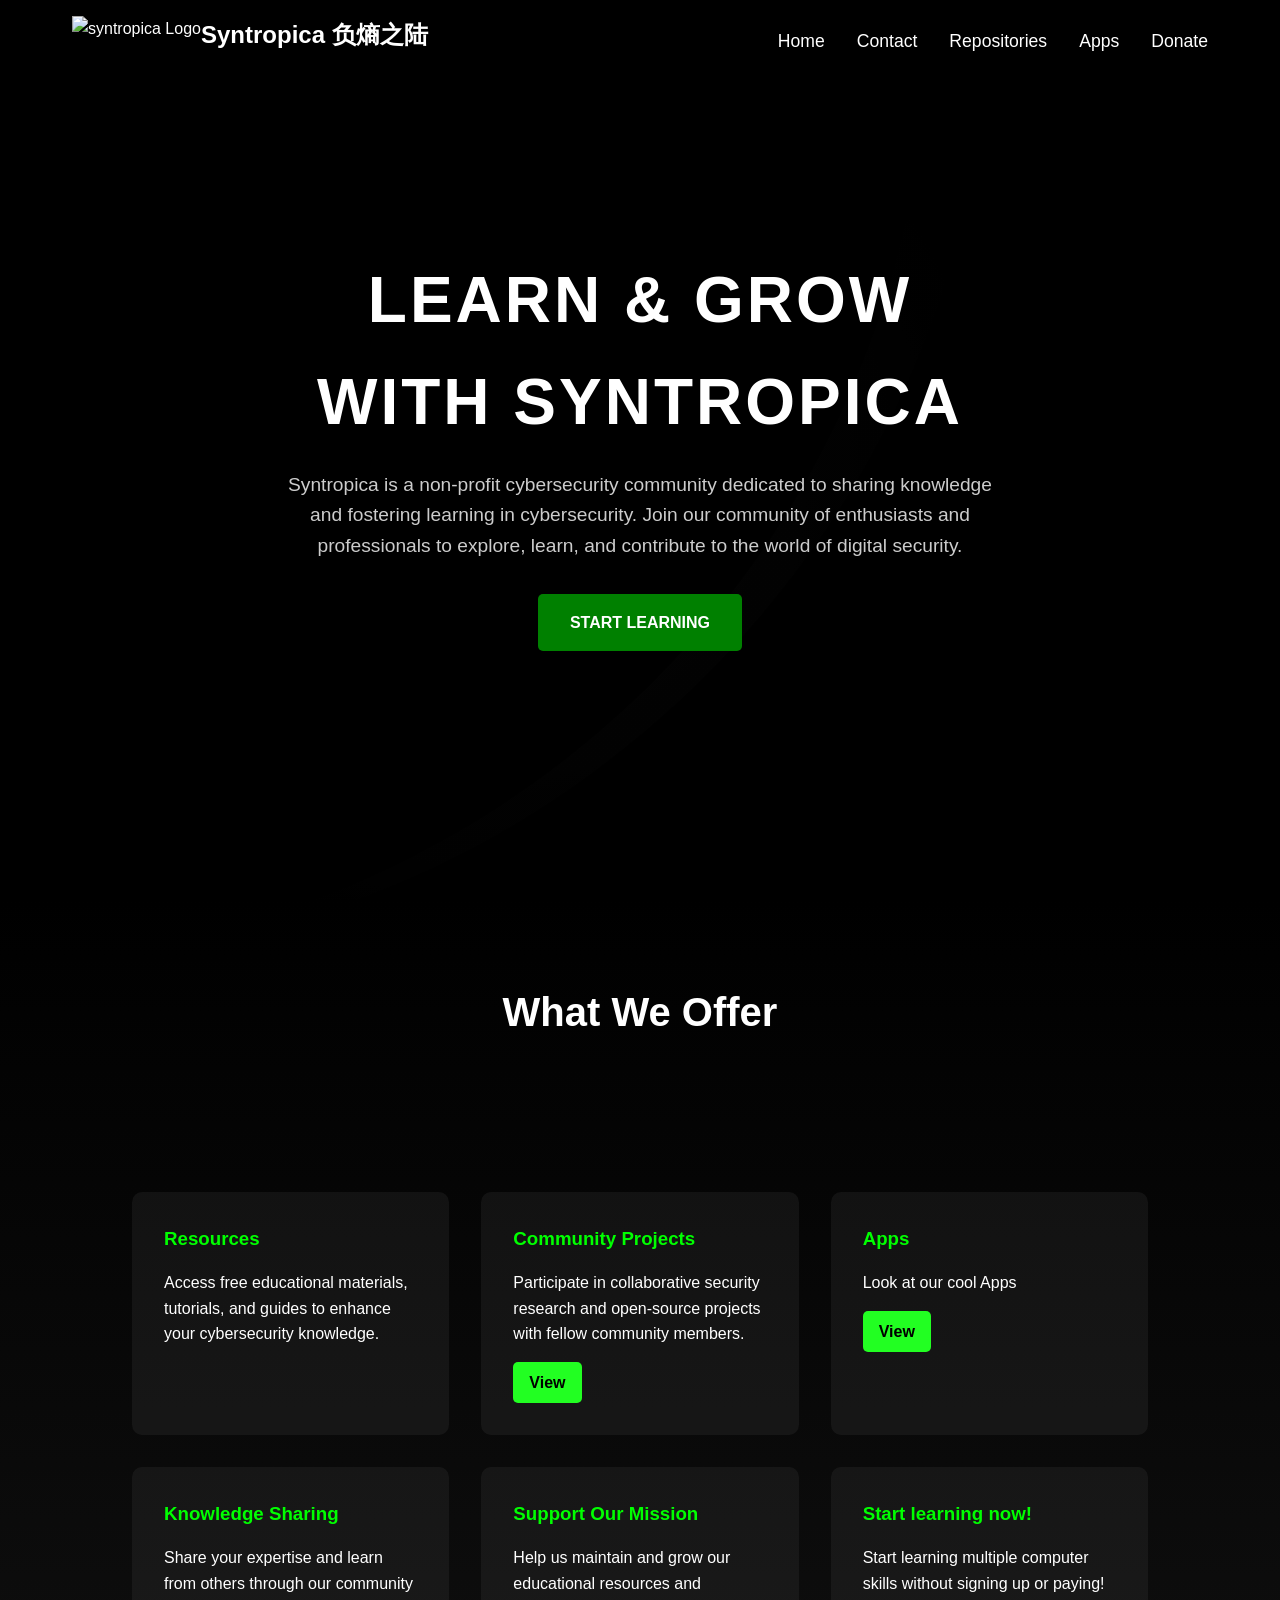
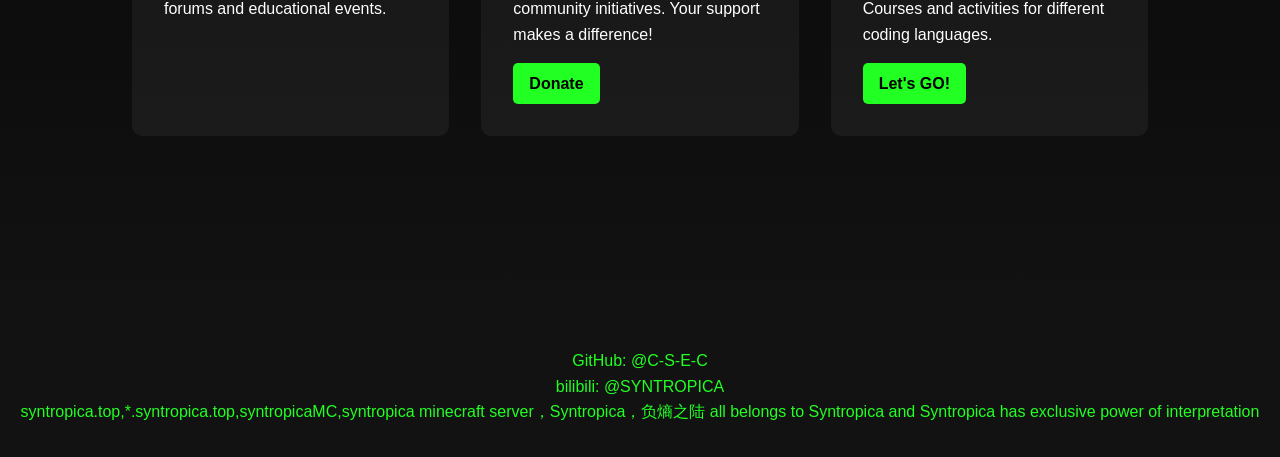
==== commit 92905ed8: "Update index.html" ====
--- a/index.html
+++ b/index.html
@@ -136,6 +136,7 @@
         }
 
         .services-grid {
+            padding: 100px;
             display: grid;
             grid-template-columns: repeat(auto-fit, minmax(300px, 1fr));
             gap: 2rem;
